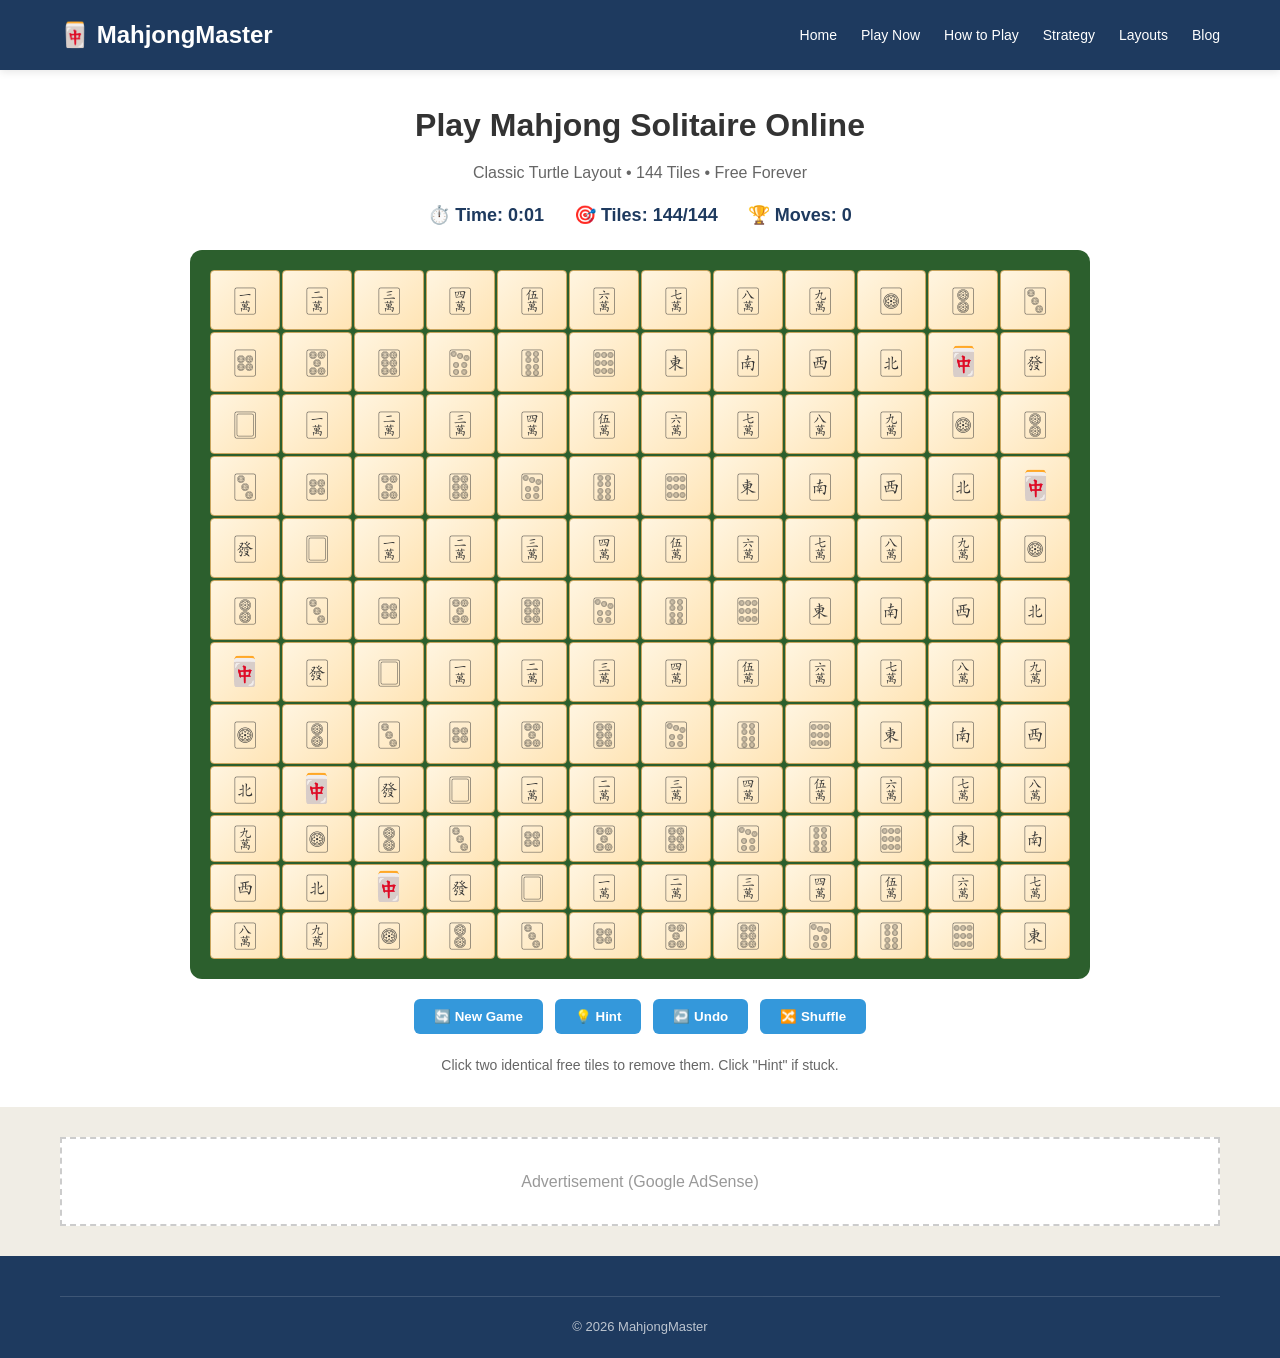
==== play.html @ 41f30564 "Initial: Mahjong Master static site - index.html: landing page - play.html: game page with mahjong e" ====
<!DOCTYPE html>
<html lang="en">
<head>
<meta charset="UTF-8">
<meta name="viewport" content="width=device-width, initial-scale=1.0">
<title>Play Mahjong Solitaire Online Free - No Download | MahjongMaster</title>
<meta name="description" content="Play Mahjong Solitaire online for free. Classic 144 tile layout. No download, no signup. Works on desktop, mobile and tablet.">
<meta name="keywords" content="play mahjong, mahjong online, free mahjong, play mahjong online, mahjong solitaire online">
<link rel="canonical" href="https://mahjongmaster.example.com/play/">
<link rel="stylesheet" href="/css/style.css">
<style>
.game-fullscreen {
  background: #2c5f2d;
  border-radius: 12px;
  min-height: 600px;
  padding: 20px;
  display: grid;
  grid-template-columns: repeat(12, 1fr);
  grid-template-rows: repeat(8, 60px);
  gap: 2px;
  max-width: 900px;
  margin: 20px auto;
}
.tile {
  background: linear-gradient(135deg, #fff5e1, #ffe4b5);
  border: 1px solid #c9a55e;
  border-radius: 4px;
  display: flex;
  align-items: center;
  justify-content: center;
  font-size: 28px;
  cursor: pointer;
  transition: transform 0.1s;
  user-select: none;
}
.tile:hover { transform: scale(1.1); box-shadow: 0 2px 8px rgba(0,0,0,0.2); }
.tile.selected { background: linear-gradient(135deg, #ffd700, #ffa500); transform: scale(1.15); }
.tile.disabled { opacity: 0.5; cursor: not-allowed; }
.controls {
  text-align: center;
  margin: 20px 0;
  display: flex;
  gap: 12px;
  justify-content: center;
  flex-wrap: wrap;
}
.controls button {
  padding: 10px 20px;
  border: none;
  border-radius: 6px;
  background: #3498db;
  color: white;
  font-weight: 600;
  cursor: pointer;
}
.controls button:hover { background: #2980b9; }
.stats {
  display: flex;
  gap: 30px;
  justify-content: center;
  margin: 16px 0;
  font-size: 18px;
}
.stats span { font-weight: 600; color: #1e3a5f; }
</style>
</head>
<body>
<header class="header">
<div class="container">
<div class="logo"><h1>🀄 MahjongMaster</h1></div>
<nav class="nav">
<a href="/">Home</a>
<a href="/play/">Play Now</a>
<a href="/rules/">How to Play</a>
<a href="/strategy/">Strategy</a>
<a href="/layouts/">Layouts</a>
<a href="/blog/">Blog</a>
</nav>
</div>
</header>

<section style="padding:30px 0;background:#fff;">
<div class="container">
<h1 style="text-align:center;font-size:32px;margin-bottom:8px;">Play Mahjong Solitaire Online</h1>
<p style="text-align:center;color:#666;">Classic Turtle Layout • 144 Tiles • Free Forever</p>

<div class="stats">
<span>⏱️ Time: <span id="timer">0:00</span></span>
<span>🎯 Tiles: <span id="tiles">144</span>/144</span>
<span>🏆 Moves: <span id="moves">0</span></span>
</div>

<div class="game-fullscreen" id="game"></div>

<div class="controls">
<button onclick="newGame()">🔄 New Game</button>
<button onclick="getHint()">💡 Hint</button>
<button onclick="undoMove()">↩️ Undo</button>
<button onclick="shuffleBoard()">🔀 Shuffle</button>
</div>

<div style="text-align:center;margin-top:20px;">
<p style="font-size:14px;color:#666;">Click two identical free tiles to remove them. Click "Hint" if stuck.</p>
</div>
</div>
</section>

<section class="ad-slot">
<div class="container">
<div class="ad-placeholder">Advertisement (Google AdSense)</div>
</div>
</section>

<footer class="footer">
<div class="container">
<p class="copyright">&copy; 2026 MahjongMaster</p>
</div>
</footer>

<script>
// Simplified Mahjong demo - tile matching game
const tileSymbols = ['🀇','🀈','🀉','🀊','🀋','🀌','🀍','🀎','🀏','🀙','🀚','🀛','🀜','🀝','🀞','🀟','🀠','🀡','🀀','🀁','🀂','🀃','🀄','🀅','🀆'];
let board = [];
let selected = null;
let moves = 0;
let startTime = Date.now();

function initBoard() {
  board = [];
  for (let i = 0; i < 144; i++) {
    board.push({symbol: tileSymbols[i % 25], pos: i});
  }
  render();
}

function render() {
  const game = document.getElementById('game');
  game.innerHTML = '';
  board.forEach((tile, idx) => {
    const div = document.createElement('div');
    div.className = 'tile';
    div.textContent = tile.symbol;
    div.dataset.idx = idx;
    div.onclick = () => clickTile(idx);
    if (selected === idx) div.classList.add('selected');
    game.appendChild(div);
  });
  document.getElementById('tiles').textContent = board.length;
  document.getElementById('moves').textContent = moves;
}

function clickTile(idx) {
  if (!board[idx]) return;
  if (selected === null) {
    selected = idx;
  } else if (selected === idx) {
    selected = null;
  } else if (board[selected].symbol === board[idx].symbol) {
    delete board[selected];
    delete board[idx];
    selected = null;
    moves++;
  } else {
    selected = idx;
  }
  render();
  checkWin();
}

function newGame() {
  moves = 0;
  startTime = Date.now();
  initBoard();
}

function getHint() {
  for (let i = 0; i < board.length; i++) {
    if (!board[i]) continue;
    for (let j = i+1; j < board.length; j++) {
      if (!board[j]) continue;
      if (board[i].symbol === board[j].symbol) {
        selected = i;
        render();
        setTimeout(() => { selected = null; render(); }, 1000);
        return;
      }
    }
  }
}

function undoMove() { alert('Undo: feature in full version'); }
function shuffleBoard() { initBoard(); }

function checkWin() {
  const remaining = board.filter(t => t).length;
  if (remaining === 0) {
    const elapsed = Math.floor((Date.now() - startTime) / 1000);
    const m = Math.floor(elapsed / 60);
    const s = elapsed % 60;
    alert(`🎉 You won! Time: ${m}:${String(s).padStart(2,'0')} | Moves: ${moves}`);
  }
}

// Update timer every second
setInterval(() => {
  const elapsed = Math.floor((Date.now() - startTime) / 1000);
  const m = Math.floor(elapsed / 60);
  const s = elapsed % 60;
  document.getElementById('timer').textContent = `${m}:${String(s).padStart(2,'0')}`;
}, 1000);

initBoard();
</script>
</body>
</html>
---- css/style.css ----
* {
  margin: 0;
  padding: 0;
  box-sizing: border-box;
}

body {
  font-family: -apple-system, BlinkMacSystemFont, 'Segoe UI', Roboto, Oxygen, sans-serif;
  line-height: 1.6;
  color: #333;
  background: #f9f7f1;
}

.container {
  max-width: 1200px;
  margin: 0 auto;
  padding: 0 20px;
}

/* Header */
.header {
  background: #1e3a5f;
  color: #fff;
  padding: 16px 0;
  box-shadow: 0 2px 8px rgba(0,0,0,0.1);
  position: sticky;
  top: 0;
  z-index: 100;
}

.header .container {
  display: flex;
  justify-content: space-between;
  align-items: center;
}

.logo h1 {
  font-size: 24px;
  font-weight: 700;
}

.tagline {
  font-size: 12px;
  opacity: 0.8;
}

.nav {
  display: flex;
  gap: 24px;
}

.nav a {
  color: #fff;
  text-decoration: none;
  font-size: 14px;
  font-weight: 500;
  transition: opacity 0.2s;
}

.nav a:hover {
  opacity: 0.7;
}

/* Hero */
.hero {
  background: linear-gradient(135deg, #1e3a5f 0%, #2d5a8c 100%);
  color: #fff;
  padding: 60px 0;
  text-align: center;
}

.hero h2 {
  font-size: 36px;
  margin-bottom: 12px;
}

.hero p {
  font-size: 18px;
  margin-bottom: 24px;
  opacity: 0.9;
}

/* Buttons */
.btn {
  display: inline-block;
  padding: 14px 32px;
  border-radius: 8px;
  font-weight: 600;
  text-decoration: none;
  transition: all 0.2s;
  border: none;
  cursor: pointer;
  font-size: 16px;
}

.btn-primary {
  background: #e74c3c;
  color: #fff;
}

.btn-primary:hover {
  background: #c0392b;
  transform: translateY(-2px);
}

.btn-secondary {
  background: #3498db;
  color: #fff;
}

.btn-secondary:hover {
  background: #2980b9;
}

/* Game Section */
.game-section {
  padding: 40px 0;
  background: #fff;
}

.game-board {
  background: #2c5f2d;
  border-radius: 12px;
  padding: 40px;
  min-height: 400px;
  display: flex;
  align-items: center;
  justify-content: center;
  color: #fff;
}

.game-placeholder {
  text-align: center;
  font-size: 18px;
}

/* Features */
.features {
  padding: 60px 0;
  background: #f9f7f1;
}

.features h2 {
  text-align: center;
  font-size: 32px;
  margin-bottom: 40px;
}

.feature-grid {
  display: grid;
  grid-template-columns: repeat(auto-fit, minmax(220px, 1fr));
  gap: 24px;
}

.feature {
  background: #fff;
  padding: 32px 20px;
  border-radius: 12px;
  text-align: center;
  box-shadow: 0 2px 8px rgba(0,0,0,0.06);
  transition: transform 0.2s;
}

.feature:hover {
  transform: translateY(-4px);
}

.feature .icon {
  font-size: 40px;
  margin-bottom: 12px;
}

.feature h3 {
  font-size: 20px;
  margin-bottom: 8px;
}

.feature p {
  color: #666;
  font-size: 14px;
}

/* Rules */
.rules-preview {
  padding: 60px 0;
  background: #fff;
}

.rules-preview h2 {
  text-align: center;
  font-size: 32px;
  margin-bottom: 40px;
}

.rules-grid {
  display: grid;
  grid-template-columns: repeat(auto-fit, minmax(240px, 1fr));
  gap: 24px;
  margin-bottom: 32px;
}

.rule {
  padding: 24px;
  border-left: 4px solid #3498db;
  background: #f9f7f1;
  border-radius: 0 8px 8px 0;
}

.rule h3 {
  margin-bottom: 8px;
  color: #1e3a5f;
}

/* Strategy */
.strategy-preview {
  padding: 60px 0;
  background: #f9f7f1;
}

.strategy-preview h2 {
  text-align: center;
  font-size: 32px;
  margin-bottom: 40px;
}

.strategy-list {
  display: grid;
  grid-template-columns: repeat(auto-fit, minmax(280px, 1fr));
  gap: 24px;
}

.strategy-item {
  background: #fff;
  padding: 24px;
  border-radius: 12px;
  box-shadow: 0 2px 8px rgba(0,0,0,0.06);
}

.strategy-item h3 {
  color: #e74c3c;
  margin-bottom: 8px;
}

/* Ad slot */
.ad-slot {
  padding: 30px 0;
  background: #f0ede5;
}

.ad-placeholder {
  text-align: center;
  padding: 30px;
  background: #fff;
  border: 2px dashed #ccc;
  color: #999;
}

/* Footer */
.footer {
  background: #1e3a5f;
  color: #fff;
  padding: 40px 0 20px;
}

.footer-grid {
  display: grid;
  grid-template-columns: repeat(auto-fit, minmax(200px, 1fr));
  gap: 32px;
  margin-bottom: 24px;
}

.footer h4 {
  margin-bottom: 12px;
}

.footer ul {
  list-style: none;
}

.footer ul li {
  margin-bottom: 8px;
}

.footer a {
  color: #fff;
  opacity: 0.8;
  text-decoration: none;
  font-size: 14px;
}

.footer a:hover {
  opacity: 1;
}

.copyright {
  text-align: center;
  padding-top: 20px;
  border-top: 1px solid rgba(255,255,255,0.2);
  opacity: 0.7;
  font-size: 13px;
}

/* Responsive */
@media (max-width: 768px) {
  .header .container {
    flex-direction: column;
    gap: 12px;
  }
  .nav {
    flex-wrap: wrap;
    justify-content: center;
    gap: 16px;
  }
  .hero h2 {
    font-size: 24px;
  }
  .features h2, .rules-preview h2, .strategy-preview h2 {
    font-size: 24px;
  }
}
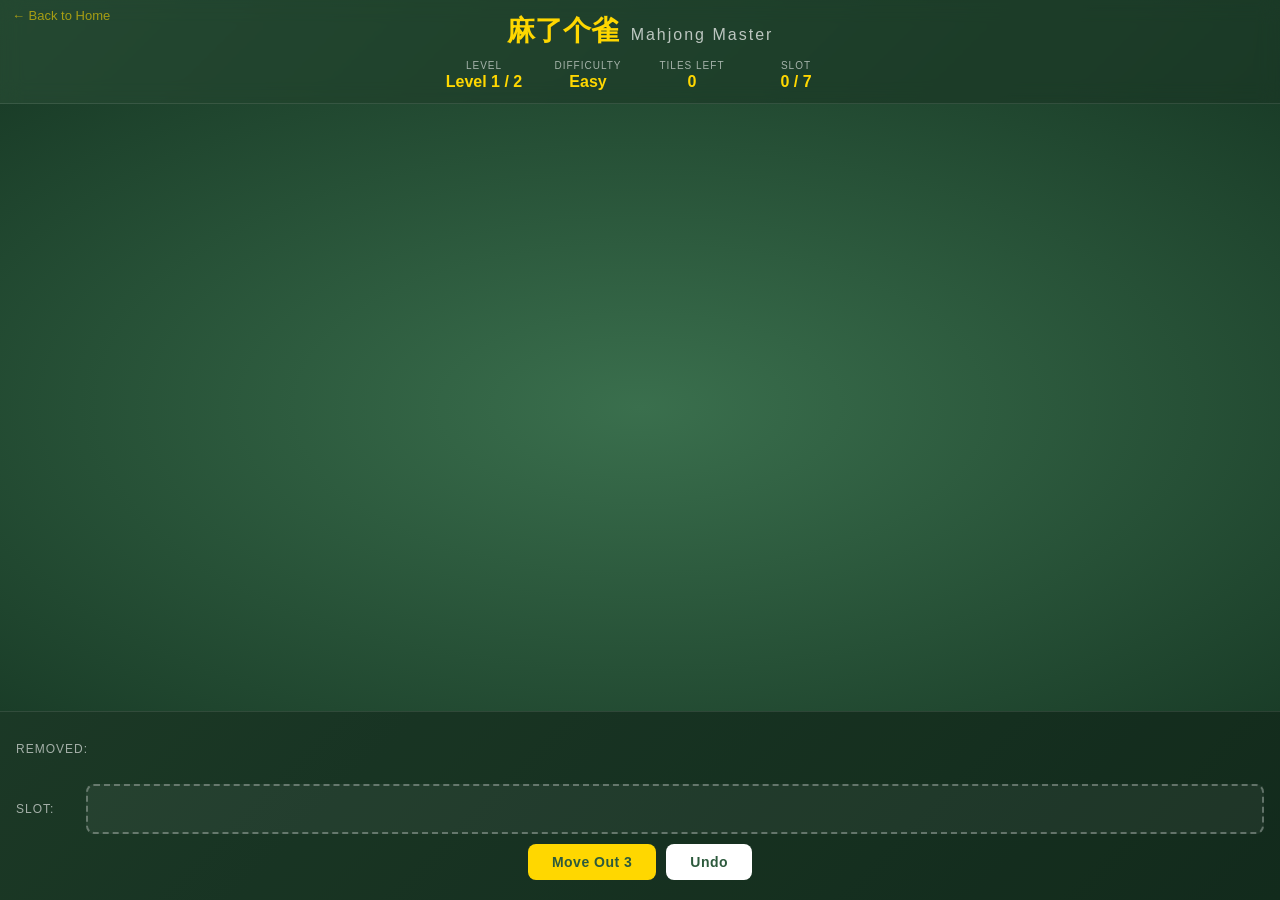
==== commit 57ce8f8a: "Rewrite game as Sheep-a-Sheep style mahjong puzzle - Replaced 144-tile solitaire with sheep-a-sheep " ====
--- a/play.html
+++ b/play.html
@@ -2,214 +2,63 @@
 <html lang="en">
 <head>
 <meta charset="UTF-8">
-<meta name="viewport" content="width=device-width, initial-scale=1.0">
-<title>Play Mahjong Solitaire Online Free - No Download | MahjongMaster</title>
-<meta name="description" content="Play Mahjong Solitaire online for free. Classic 144 tile layout. No download, no signup. Works on desktop, mobile and tablet.">
-<meta name="keywords" content="play mahjong, mahjong online, free mahjong, play mahjong online, mahjong solitaire online">
-<link rel="canonical" href="https://mahjongmaster.example.com/play/">
+<meta name="viewport" content="width=device-width, initial-scale=1.0, maximum-scale=1.0, user-scalable=no">
+<title>Mahjong Master - Sheep-a-Sheep Puzzle Game | Free Online</title>
+<meta name="description" content="Play the viral Mahjong Sheep-a-Sheep style puzzle game free online. Stack mahjong tiles, match 3 to clear. Two levels - easy and insane. No download.">
+<meta name="keywords" content="mahjong puzzle, sheep a sheep, mahjong match, mahjong stacking, mahjong master">
+<link rel="canonical" href="https://mahjongmaster.example.com/play.html">
+<meta property="og:title" content="Mahjong Master - Sheep Puzzle">
+<meta property="og:description" content="Stack, match, clear. Two levels of pure puzzle joy.">
 <link rel="stylesheet" href="/css/style.css">
-<style>
-.game-fullscreen {
-  background: #2c5f2d;
-  border-radius: 12px;
-  min-height: 600px;
-  padding: 20px;
-  display: grid;
-  grid-template-columns: repeat(12, 1fr);
-  grid-template-rows: repeat(8, 60px);
-  gap: 2px;
-  max-width: 900px;
-  margin: 20px auto;
-}
-.tile {
-  background: linear-gradient(135deg, #fff5e1, #ffe4b5);
-  border: 1px solid #c9a55e;
-  border-radius: 4px;
-  display: flex;
-  align-items: center;
-  justify-content: center;
-  font-size: 28px;
-  cursor: pointer;
-  transition: transform 0.1s;
-  user-select: none;
-}
-.tile:hover { transform: scale(1.1); box-shadow: 0 2px 8px rgba(0,0,0,0.2); }
-.tile.selected { background: linear-gradient(135deg, #ffd700, #ffa500); transform: scale(1.15); }
-.tile.disabled { opacity: 0.5; cursor: not-allowed; }
-.controls {
-  text-align: center;
-  margin: 20px 0;
-  display: flex;
-  gap: 12px;
-  justify-content: center;
-  flex-wrap: wrap;
-}
-.controls button {
-  padding: 10px 20px;
-  border: none;
-  border-radius: 6px;
-  background: #3498db;
-  color: white;
-  font-weight: 600;
-  cursor: pointer;
-}
-.controls button:hover { background: #2980b9; }
-.stats {
-  display: flex;
-  gap: 30px;
-  justify-content: center;
-  margin: 16px 0;
-  font-size: 18px;
-}
-.stats span { font-weight: 600; color: #1e3a5f; }
-</style>
 </head>
-<body>
-<header class="header">
-<div class="container">
-<div class="logo"><h1>🀄 MahjongMaster</h1></div>
-<nav class="nav">
-<a href="/">Home</a>
-<a href="/play/">Play Now</a>
-<a href="/rules/">How to Play</a>
-<a href="/strategy/">Strategy</a>
-<a href="/layouts/">Layouts</a>
-<a href="/blog/">Blog</a>
-</nav>
-</div>
-</header>
-
-<section style="padding:30px 0;background:#fff;">
-<div class="container">
-<h1 style="text-align:center;font-size:32px;margin-bottom:8px;">Play Mahjong Solitaire Online</h1>
-<p style="text-align:center;color:#666;">Classic Turtle Layout • 144 Tiles • Free Forever</p>
-
-<div class="stats">
-<span>⏱️ Time: <span id="timer">0:00</span></span>
-<span>🎯 Tiles: <span id="tiles">144</span>/144</span>
-<span>🏆 Moves: <span id="moves">0</span></span>
+<body class="game-body">
+<div class="game-header">
+  <div class="game-title">
+    <span class="game-title-zh">麻了个雀</span>
+    <span class="game-title-en">Mahjong Master</span>
+  </div>
+  <div class="game-status">
+    <div class="status-item">
+      <div class="status-label">Level</div>
+      <div class="status-value" id="level-num">Level 1 / 2</div>
+    </div>
+    <div class="status-item">
+      <div class="status-label">Difficulty</div>
+      <div class="status-value" id="level-name">Easy</div>
+    </div>
+    <div class="status-item">
+      <div class="status-label">Tiles Left</div>
+      <div class="status-value" id="count-remaining">0</div>
+    </div>
+    <div class="status-item">
+      <div class="status-label">Slot</div>
+      <div class="status-value" id="count-slot">0 / 7</div>
+    </div>
+  </div>
 </div>
 
-<div class="game-fullscreen" id="game"></div>
+<div id="game-area" class="game-area"></div>
 
-<div class="controls">
-<button onclick="newGame()">🔄 New Game</button>
-<button onclick="getHint()">💡 Hint</button>
-<button onclick="undoMove()">↩️ Undo</button>
-<button onclick="shuffleBoard()">🔀 Shuffle</button>
+<div class="game-controls">
+  <div class="removed-row">
+    <div class="row-label">Removed:</div>
+    <div id="removed" class="removed-slot"></div>
+  </div>
+  <div class="slot-row">
+    <div class="row-label">Slot:</div>
+    <div id="slot" class="active-slot"></div>
+  </div>
+  <div class="buttons">
+    <button id="btn-remove" class="btn btn-primary">Move Out 3</button>
+    <button id="btn-back" class="btn btn-secondary">Undo</button>
+    <button id="restart-btn" class="btn btn-restart" style="display:none">Restart</button>
+  </div>
 </div>
 
-<div style="text-align:center;margin-top:20px;">
-<p style="font-size:14px;color:#666;">Click two identical free tiles to remove them. Click "Hint" if stuck.</p>
-</div>
-</div>
-</section>
+<div id="toast" class="toast"></div>
 
-<section class="ad-slot">
-<div class="container">
-<div class="ad-placeholder">Advertisement (Google AdSense)</div>
-</div>
-</section>
+<a href="/" class="back-link">&larr; Back to Home</a>
 
-<footer class="footer">
-<div class="container">
-<p class="copyright">&copy; 2026 MahjongMaster</p>
-</div>
-</footer>
-
-<script>
-// Simplified Mahjong demo - tile matching game
-const tileSymbols = ['🀇','🀈','🀉','🀊','🀋','🀌','🀍','🀎','🀏','🀙','🀚','🀛','🀜','🀝','🀞','🀟','🀠','🀡','🀀','🀁','🀂','🀃','🀄','🀅','🀆'];
-let board = [];
-let selected = null;
-let moves = 0;
-let startTime = Date.now();
-
-function initBoard() {
-  board = [];
-  for (let i = 0; i < 144; i++) {
-    board.push({symbol: tileSymbols[i % 25], pos: i});
-  }
-  render();
-}
-
-function render() {
-  const game = document.getElementById('game');
-  game.innerHTML = '';
-  board.forEach((tile, idx) => {
-    const div = document.createElement('div');
-    div.className = 'tile';
-    div.textContent = tile.symbol;
-    div.dataset.idx = idx;
-    div.onclick = () => clickTile(idx);
-    if (selected === idx) div.classList.add('selected');
-    game.appendChild(div);
-  });
-  document.getElementById('tiles').textContent = board.length;
-  document.getElementById('moves').textContent = moves;
-}
-
-function clickTile(idx) {
-  if (!board[idx]) return;
-  if (selected === null) {
-    selected = idx;
-  } else if (selected === idx) {
-    selected = null;
-  } else if (board[selected].symbol === board[idx].symbol) {
-    delete board[selected];
-    delete board[idx];
-    selected = null;
-    moves++;
-  } else {
-    selected = idx;
-  }
-  render();
-  checkWin();
-}
-
-function newGame() {
-  moves = 0;
-  startTime = Date.now();
-  initBoard();
-}
-
-function getHint() {
-  for (let i = 0; i < board.length; i++) {
-    if (!board[i]) continue;
-    for (let j = i+1; j < board.length; j++) {
-      if (!board[j]) continue;
-      if (board[i].symbol === board[j].symbol) {
-        selected = i;
-        render();
-        setTimeout(() => { selected = null; render(); }, 1000);
-        return;
-      }
-    }
-  }
-}
-
-function undoMove() { alert('Undo: feature in full version'); }
-function shuffleBoard() { initBoard(); }
-
-function checkWin() {
-  const remaining = board.filter(t => t).length;
-  if (remaining === 0) {
-    const elapsed = Math.floor((Date.now() - startTime) / 1000);
-    const m = Math.floor(elapsed / 60);
-    const s = elapsed % 60;
-    alert(`🎉 You won! Time: ${m}:${String(s).padStart(2,'0')} | Moves: ${moves}`);
-  }
-}
-
-// Update timer every second
-setInterval(() => {
-  const elapsed = Math.floor((Date.now() - startTime) / 1000);
-  const m = Math.floor(elapsed / 60);
-  const s = elapsed % 60;
-  document.getElementById('timer').textContent = `${m}:${String(s).padStart(2,'0')}`;
-}, 1000);
-
-initBoard();
-</script>
+<script src="/js/game.js"></script>
 </body>
 </html>
--- a/css/style.css
+++ b/css/style.css
@@ -1,320 +1,400 @@
-* {
-  margin: 0;
-  padding: 0;
-  box-sizing: border-box;
-}
-
-body {
-  font-family: -apple-system, BlinkMacSystemFont, 'Segoe UI', Roboto, Oxygen, sans-serif;
-  line-height: 1.6;
-  color: #333;
-  background: #f9f7f1;
-}
-
-.container {
-  max-width: 1200px;
-  margin: 0 auto;
-  padding: 0 20px;
-}
-
-/* Header */
-.header {
-  background: #1e3a5f;
+/* Mahjong Master - Global Styles */
+
+* { box-sizing: border-box; margin: 0; padding: 0; }
+
+html, body {
+  height: 100%;
+  font-family: -apple-system, BlinkMacSystemFont, "Segoe UI", Roboto, sans-serif;
+  background: linear-gradient(135deg, #2d5a3d 0%, #1a3d28 100%);
   color: #fff;
-  padding: 16px 0;
-  box-shadow: 0 2px 8px rgba(0,0,0,0.1);
-  position: sticky;
-  top: 0;
+  overflow: hidden;
+  -webkit-tap-highlight-color: transparent;
+}
+
+/* ===== Home Page ===== */
+.hero {
+  min-height: 100vh;
+  display: flex;
+  flex-direction: column;
+  align-items: center;
+  justify-content: center;
+  padding: 40px 20px;
+  text-align: center;
+  background: linear-gradient(135deg, #2d5a3d 0%, #1a3d28 100%);
+  color: #fff;
+}
+.hero h1 {
+  font-size: 64px;
+  margin-bottom: 12px;
+  text-shadow: 2px 4px 8px rgba(0,0,0,0.4);
+}
+.hero .subtitle {
+  font-size: 22px;
+  opacity: 0.9;
+  margin-bottom: 32px;
+}
+.hero .cta {
+  display: inline-block;
+  padding: 16px 48px;
+  background: #ffd700;
+  color: #2d5a3d;
+  text-decoration: none;
+  font-weight: 700;
+  font-size: 20px;
+  border-radius: 12px;
+  box-shadow: 0 6px 20px rgba(255, 215, 0, 0.4);
+  transition: transform 0.2s;
+}
+.hero .cta:hover { transform: translateY(-2px); }
+.hero .features {
+  display: flex;
+  gap: 32px;
+  margin-top: 48px;
+  flex-wrap: wrap;
+  justify-content: center;
+}
+.hero .feature {
+  background: rgba(255,255,255,0.1);
+  padding: 20px;
+  border-radius: 12px;
+  max-width: 220px;
+}
+.hero .feature .icon { font-size: 40px; margin-bottom: 8px; }
+
+/* ===== Game Page (play.html) ===== */
+.game-body {
+  display: flex;
+  flex-direction: column;
+  height: 100vh;
+  overflow: hidden;
+}
+
+.game-header {
+  flex: 0 0 auto;
+  padding: 12px 16px;
+  background: rgba(0,0,0,0.2);
+  backdrop-filter: blur(10px);
+  border-bottom: 1px solid rgba(255,255,255,0.1);
+}
+
+.game-title {
+  display: flex;
+  align-items: baseline;
+  gap: 12px;
+  margin-bottom: 10px;
+  justify-content: center;
+}
+.game-title-zh {
+  font-size: 28px;
+  font-weight: 800;
+  color: #ffd700;
+}
+.game-title-en {
+  font-size: 16px;
+  opacity: 0.7;
+  letter-spacing: 2px;
+}
+
+.game-status {
+  display: flex;
+  justify-content: center;
+  gap: 24px;
+  flex-wrap: wrap;
+}
+.status-item { text-align: center; min-width: 80px; }
+.status-label {
+  font-size: 10px;
+  text-transform: uppercase;
+  letter-spacing: 1px;
+  opacity: 0.6;
+  margin-bottom: 2px;
+}
+.status-value {
+  font-size: 16px;
+  font-weight: 700;
+  color: #ffd700;
+}
+
+.game-area {
+  flex: 1 1 auto;
+  position: relative;
+  overflow: hidden;
+  background: radial-gradient(ellipse at center, #3a6f4d 0%, #1a3d28 100%);
+}
+
+.tile {
+  position: absolute;
+  width: 44px;
+  height: 44px;
+  display: flex;
+  align-items: center;
+  justify-content: center;
+  background: linear-gradient(135deg, #fff8e1 0%, #ffe4b5 100%);
+  border: 1.5px solid #8b6f47;
+  border-radius: 6px;
+  font-size: 32px;
+  cursor: pointer;
+  user-select: none;
+  box-shadow: 1px 3px 6px rgba(0,0,0,0.4);
+  transition: transform 0.12s ease, box-shadow 0.12s ease;
+  line-height: 1;
+}
+.tile:hover:not(.locked) {
+  transform: scale(1.15);
+  box-shadow: 0 4px 12px rgba(255, 215, 0, 0.6);
+  z-index: 1000;
+}
+.tile:active:not(.locked) {
+  transform: scale(0.95);
+}
+.tile.locked {
+  background: linear-gradient(135deg, #888 0%, #555 100%);
+  cursor: not-allowed;
+  filter: brightness(0.5);
+}
+
+.game-controls {
+  flex: 0 0 auto;
+  padding: 12px 16px 20px;
+  background: rgba(0,0,0,0.3);
+  border-top: 1px solid rgba(255,255,255,0.1);
+}
+
+.slot-row, .removed-row {
+  display: flex;
+  align-items: center;
+  gap: 10px;
+  margin-bottom: 10px;
+  min-height: 50px;
+}
+.row-label {
+  font-size: 12px;
+  text-transform: uppercase;
+  letter-spacing: 1px;
+  opacity: 0.6;
+  min-width: 60px;
+}
+
+.active-slot {
+  flex: 1;
+  display: flex;
+  gap: 4px;
+  padding: 4px;
+  background: rgba(255,255,255,0.05);
+  border: 2px dashed rgba(255,255,255,0.3);
+  border-radius: 8px;
+  min-height: 50px;
+  overflow-x: auto;
+}
+
+.removed-slot {
+  display: flex;
+  gap: 4px;
+  min-height: 50px;
+  align-items: center;
+}
+
+.slot-tile {
+  position: relative;
+  width: 42px;
+  height: 42px;
+  flex-shrink: 0;
+}
+
+.removed-tile {
+  position: relative;
+  width: 38px;
+  height: 38px;
+  flex-shrink: 0;
+  opacity: 0.4;
+  filter: grayscale(0.6);
+}
+
+.buttons {
+  display: flex;
+  gap: 10px;
+  justify-content: center;
+}
+
+.btn {
+  padding: 10px 24px;
+  border: none;
+  border-radius: 8px;
+  font-size: 14px;
+  font-weight: 700;
+  cursor: pointer;
+  transition: transform 0.1s, opacity 0.2s;
+  letter-spacing: 0.5px;
+}
+.btn:active { transform: scale(0.96); }
+.btn:disabled { opacity: 0.4; cursor: not-allowed; }
+.btn-primary { background: #ffd700; color: #2d5a3d; }
+.btn-secondary { background: #fff; color: #2d5a3d; }
+.btn-restart { background: #ff6b6b; color: #fff; }
+
+.toast {
+  position: fixed;
+  top: 50%;
+  left: 50%;
+  transform: translate(-50%, -50%) scale(0.8);
+  background: rgba(0,0,0,0.9);
+  color: #ffd700;
+  padding: 20px 40px;
+  border-radius: 12px;
+  font-size: 22px;
+  font-weight: 700;
+  opacity: 0;
+  pointer-events: none;
+  transition: opacity 0.3s, transform 0.3s;
+  z-index: 9999;
+  text-align: center;
+  max-width: 90vw;
+  border: 2px solid #ffd700;
+}
+.toast.show {
+  opacity: 1;
+  transform: translate(-50%, -50%) scale(1);
+}
+
+.back-link {
+  position: fixed;
+  top: 8px;
+  left: 12px;
+  color: #ffd700;
+  text-decoration: none;
+  font-size: 13px;
+  opacity: 0.6;
   z-index: 100;
 }
-
-.header .container {
-  display: flex;
-  justify-content: space-between;
-  align-items: center;
-}
-
-.logo h1 {
-  font-size: 24px;
-  font-weight: 700;
-}
-
-.tagline {
-  font-size: 12px;
-  opacity: 0.8;
-}
-
-.nav {
-  display: flex;
-  gap: 24px;
-}
-
-.nav a {
-  color: #fff;
+.back-link:hover { opacity: 1; }
+
+/* Mobile */
+@media (max-width: 600px) {
+  .tile {
+    width: 36px;
+    height: 36px;
+    font-size: 26px;
+  }
+  .game-title-zh { font-size: 22px; }
+  .game-title-en { font-size: 13px; }
+  .game-status { gap: 12px; }
+  .status-item { min-width: 60px; }
+  .status-value { font-size: 14px; }
+  .slot-tile { width: 36px; height: 36px; }
+  .removed-tile { width: 32px; height: 32px; }
+}
+
+.hero h1 {
+  font-size: 72px;
+  font-weight: 900;
+  margin-bottom: 12px;
+  text-shadow: 3px 6px 12px rgba(0,0,0,0.5);
+  background: linear-gradient(135deg, #ffd700 0%, #ff6b6b 100%);
+  -webkit-background-clip: text;
+  background-clip: text;
+  -webkit-text-fill-color: transparent;
+}
+.hero .subtitle {
+  font-size: 20px;
+  opacity: 0.9;
+  margin-bottom: 40px;
+  letter-spacing: 1px;
+}
+.hero-tiles {
+  font-size: 36px;
+  margin-bottom: 24px;
+  letter-spacing: 4px;
+}
+.hero .cta {
+  display: inline-block;
+  padding: 18px 56px;
+  background: linear-gradient(135deg, #ffd700 0%, #ffa500 100%);
+  color: #2d5a3d;
   text-decoration: none;
-  font-size: 14px;
-  font-weight: 500;
-  transition: opacity 0.2s;
-}
-
-.nav a:hover {
-  opacity: 0.7;
-}
-
-/* Hero */
-.hero {
-  background: linear-gradient(135deg, #1e3a5f 0%, #2d5a8c 100%);
-  color: #fff;
-  padding: 60px 0;
-  text-align: center;
-}
-
-.hero h2 {
-  font-size: 36px;
-  margin-bottom: 12px;
-}
-
-.hero p {
-  font-size: 18px;
+  font-weight: 800;
+  font-size: 22px;
+  border-radius: 14px;
+  box-shadow: 0 8px 24px rgba(255, 215, 0, 0.5);
+  transition: transform 0.2s, box-shadow 0.2s;
+  margin-bottom: 60px;
+}
+.hero .cta:hover {
+  transform: translateY(-3px);
+  box-shadow: 0 12px 32px rgba(255, 215, 0, 0.7);
+}
+
+.features {
+  display: grid;
+  grid-template-columns: repeat(auto-fit, minmax(200px, 1fr));
+  gap: 20px;
+  max-width: 900px;
+  width: 100%;
+  margin-bottom: 60px;
+}
+.feature {
+  background: rgba(255,255,255,0.08);
+  padding: 24px 16px;
+  border-radius: 14px;
+  border: 1px solid rgba(255,255,255,0.1);
+  backdrop-filter: blur(10px);
+}
+.feature .icon { font-size: 44px; margin-bottom: 12px; }
+.feature h3 { font-size: 18px; margin-bottom: 8px; color: #ffd700; }
+.feature p { font-size: 14px; opacity: 0.85; }
+
+.how-to {
+  max-width: 800px;
+  width: 100%;
+  margin-bottom: 40px;
+}
+.how-to h2 {
+  font-size: 28px;
   margin-bottom: 24px;
-  opacity: 0.9;
-}
-
-/* Buttons */
-.btn {
-  display: inline-block;
-  padding: 14px 32px;
-  border-radius: 8px;
-  font-weight: 600;
-  text-decoration: none;
-  transition: all 0.2s;
-  border: none;
-  cursor: pointer;
-  font-size: 16px;
-}
-
-.btn-primary {
-  background: #e74c3c;
-  color: #fff;
-}
-
-.btn-primary:hover {
-  background: #c0392b;
-  transform: translateY(-2px);
-}
-
-.btn-secondary {
-  background: #3498db;
-  color: #fff;
-}
-
-.btn-secondary:hover {
-  background: #2980b9;
-}
-
-/* Game Section */
-.game-section {
-  padding: 40px 0;
-  background: #fff;
-}
-
-.game-board {
-  background: #2c5f2d;
-  border-radius: 12px;
-  padding: 40px;
-  min-height: 400px;
-  display: flex;
-  align-items: center;
-  justify-content: center;
-  color: #fff;
-}
-
-.game-placeholder {
-  text-align: center;
-  font-size: 18px;
-}
-
-/* Features */
-.features {
-  padding: 60px 0;
-  background: #f9f7f1;
-}
-
-.features h2 {
-  text-align: center;
-  font-size: 32px;
-  margin-bottom: 40px;
-}
-
-.feature-grid {
+  color: #ffd700;
+}
+.steps {
   display: grid;
-  grid-template-columns: repeat(auto-fit, minmax(220px, 1fr));
-  gap: 24px;
-}
-
-.feature {
-  background: #fff;
-  padding: 32px 20px;
+  grid-template-columns: repeat(auto-fit, minmax(150px, 1fr));
+  gap: 16px;
+}
+.step {
+  background: rgba(255,255,255,0.06);
+  padding: 20px 16px;
   border-radius: 12px;
   text-align: center;
-  box-shadow: 0 2px 8px rgba(0,0,0,0.06);
-  transition: transform 0.2s;
-}
-
-.feature:hover {
-  transform: translateY(-4px);
-}
-
-.feature .icon {
-  font-size: 40px;
+  position: relative;
+}
+.step .num {
+  display: inline-block;
+  width: 36px;
+  height: 36px;
+  line-height: 36px;
+  background: #ffd700;
+  color: #2d5a3d;
+  border-radius: 50%;
+  font-weight: 800;
+  font-size: 18px;
   margin-bottom: 12px;
 }
-
-.feature h3 {
-  font-size: 20px;
-  margin-bottom: 8px;
-}
-
-.feature p {
-  color: #666;
-  font-size: 14px;
-}
-
-/* Rules */
-.rules-preview {
-  padding: 60px 0;
-  background: #fff;
-}
-
-.rules-preview h2 {
-  text-align: center;
-  font-size: 32px;
-  margin-bottom: 40px;
-}
-
-.rules-grid {
-  display: grid;
-  grid-template-columns: repeat(auto-fit, minmax(240px, 1fr));
+.step p { font-size: 14px; opacity: 0.9; }
+
+.hero-footer {
+  display: flex;
   gap: 24px;
-  margin-bottom: 32px;
-}
-
-.rule {
-  padding: 24px;
-  border-left: 4px solid #3498db;
-  background: #f9f7f1;
-  border-radius: 0 8px 8px 0;
-}
-
-.rule h3 {
-  margin-bottom: 8px;
-  color: #1e3a5f;
-}
-
-/* Strategy */
-.strategy-preview {
-  padding: 60px 0;
-  background: #f9f7f1;
-}
-
-.strategy-preview h2 {
-  text-align: center;
-  font-size: 32px;
-  margin-bottom: 40px;
-}
-
-.strategy-list {
-  display: grid;
-  grid-template-columns: repeat(auto-fit, minmax(280px, 1fr));
-  gap: 24px;
-}
-
-.strategy-item {
-  background: #fff;
-  padding: 24px;
-  border-radius: 12px;
-  box-shadow: 0 2px 8px rgba(0,0,0,0.06);
-}
-
-.strategy-item h3 {
-  color: #e74c3c;
-  margin-bottom: 8px;
-}
-
-/* Ad slot */
-.ad-slot {
-  padding: 30px 0;
-  background: #f0ede5;
-}
-
-.ad-placeholder {
-  text-align: center;
-  padding: 30px;
-  background: #fff;
-  border: 2px dashed #ccc;
-  color: #999;
-}
-
-/* Footer */
-.footer {
-  background: #1e3a5f;
-  color: #fff;
-  padding: 40px 0 20px;
-}
-
-.footer-grid {
-  display: grid;
-  grid-template-columns: repeat(auto-fit, minmax(200px, 1fr));
-  gap: 32px;
-  margin-bottom: 24px;
-}
-
-.footer h4 {
-  margin-bottom: 12px;
-}
-
-.footer ul {
-  list-style: none;
-}
-
-.footer ul li {
-  margin-bottom: 8px;
-}
-
-.footer a {
-  color: #fff;
-  opacity: 0.8;
+  align-items: center;
+  font-size: 13px;
+  opacity: 0.6;
+  margin-top: 20px;
+}
+.hero-footer a {
+  color: #ffd700;
   text-decoration: none;
-  font-size: 14px;
-}
-
-.footer a:hover {
-  opacity: 1;
-}
-
-.copyright {
-  text-align: center;
-  padding-top: 20px;
-  border-top: 1px solid rgba(255,255,255,0.2);
-  opacity: 0.7;
-  font-size: 13px;
-}
-
-/* Responsive */
-@media (max-width: 768px) {
-  .header .container {
-    flex-direction: column;
-    gap: 12px;
-  }
-  .nav {
-    flex-wrap: wrap;
-    justify-content: center;
-    gap: 16px;
-  }
-  .hero h2 {
-    font-size: 24px;
-  }
-  .features h2, .rules-preview h2, .strategy-preview h2 {
-    font-size: 24px;
-  }
-}
+}
+.hero-footer a:hover { text-decoration: underline; }
+
+@media (max-width: 600px) {
+  .hero h1 { font-size: 44px; }
+  .hero .subtitle { font-size: 16px; }
+  .hero .cta { padding: 14px 40px; font-size: 18px; }
+  .hero-tiles { font-size: 24px; letter-spacing: 2px; }
+}
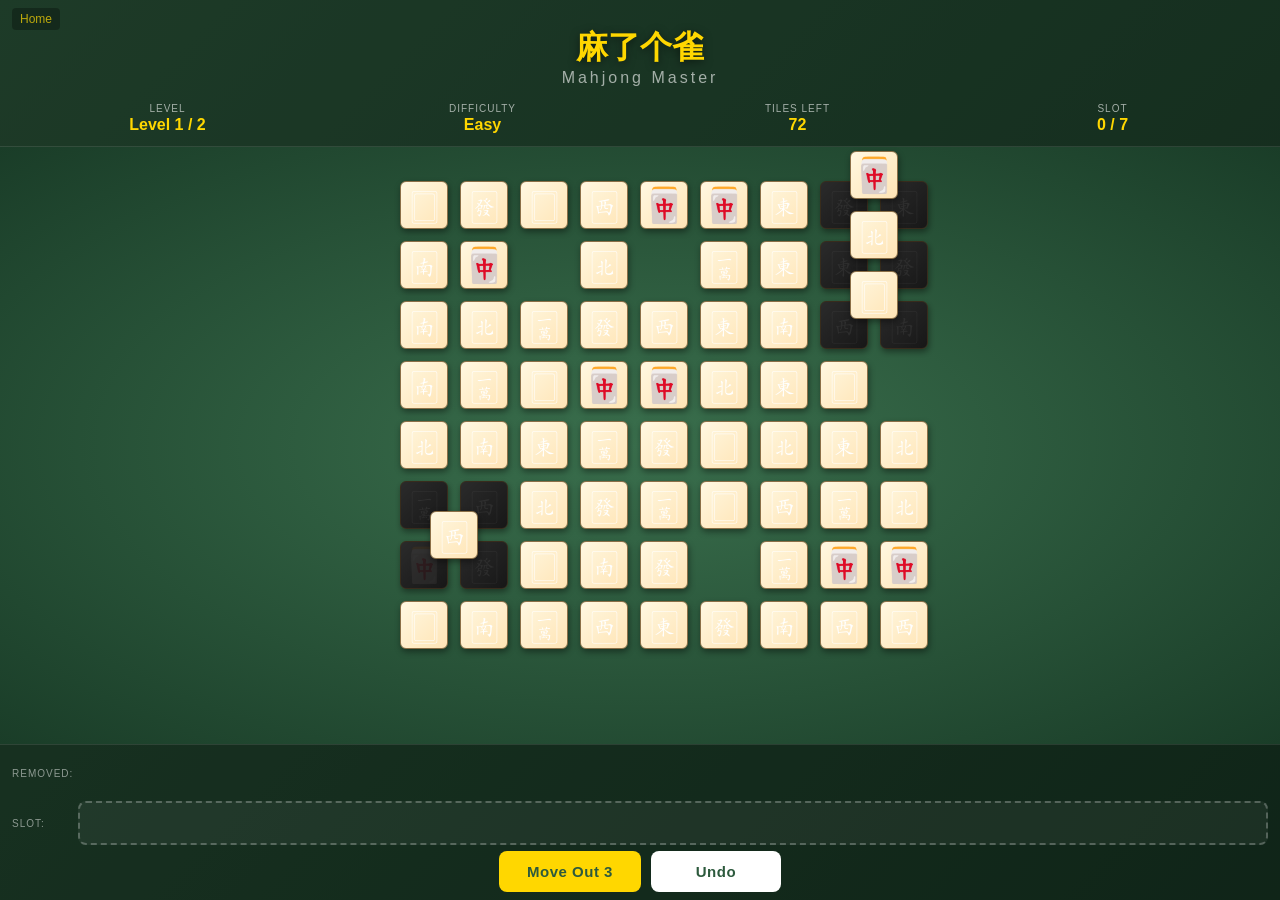
==== commit 43b47a86: "Mobile-first layout: tile auto-fit, flex controls, dynamic viewport - Replaced 100vh with 100dvh for" ====
--- a/play.html
+++ b/play.html
@@ -14,8 +14,8 @@
 <body class="game-body">
 <div class="game-header">
   <div class="game-title">
-    <span class="game-title-zh">麻了个雀</span>
-    <span class="game-title-en">Mahjong Master</span>
+    <div class="game-title-zh">麻了个雀</div>
+    <div class="game-title-en">Mahjong Master</div>
   </div>
   <div class="game-status">
     <div class="status-item">
@@ -56,9 +56,7 @@
 </div>
 
 <div id="toast" class="toast"></div>
-
-<a href="/" class="back-link">&larr; Back to Home</a>
-
+  <a href="/" class="back-link">Home</a>
 <script src="/js/game.js"></script>
 </body>
 </html>
--- a/css/style.css
+++ b/css/style.css
@@ -65,43 +65,49 @@
 .game-body {
   display: flex;
   flex-direction: column;
-  height: 100vh;
+  height: 100dvh; /* dynamic viewport - 解决 mobile 100vh 问题 */
+  height: 100vh; /* fallback */
   overflow: hidden;
+  position: relative;
 }
 
 .game-header {
   flex: 0 0 auto;
-  padding: 12px 16px;
-  background: rgba(0,0,0,0.2);
-  backdrop-filter: blur(10px);
+  padding: 10px 12px 8px;
+  background: rgba(0,0,0,0.35);
   border-bottom: 1px solid rgba(255,255,255,0.1);
 }
 
 .game-title {
-  display: flex;
-  align-items: baseline;
-  gap: 12px;
-  margin-bottom: 10px;
-  justify-content: center;
+  text-align: center;
+  margin-bottom: 12px;
+  padding-top: 20px;
 }
 .game-title-zh {
-  font-size: 28px;
-  font-weight: 800;
+  display: block;
+  font-size: 26px;
+  font-weight: 900;
   color: #ffd700;
+  line-height: 1.1;
+  text-shadow: 0 2px 8px rgba(0,0,0,0.5);
 }
 .game-title-en {
-  font-size: 16px;
-  opacity: 0.7;
-  letter-spacing: 2px;
+  display: block;
+  font-size: 13px;
+  opacity: 0.6;
+  letter-spacing: 3px;
+  margin-top: 4px;
 }
 
 .game-status {
-  display: flex;
-  justify-content: center;
-  gap: 24px;
-  flex-wrap: wrap;
-}
-.status-item { text-align: center; min-width: 80px; }
+  display: grid;
+  grid-template-columns: repeat(4, 1fr);
+  gap: 4px;
+  text-align: center;
+}
+.status-item {
+  padding: 4px 0;
+}
 .status-label {
   font-size: 10px;
   text-transform: uppercase;
@@ -110,7 +116,7 @@
   margin-bottom: 2px;
 }
 .status-value {
-  font-size: 16px;
+  font-size: 13px;
   font-weight: 700;
   color: #ffd700;
 }
@@ -120,24 +126,31 @@
   position: relative;
   overflow: hidden;
   background: radial-gradient(ellipse at center, #3a6f4d 0%, #1a3d28 100%);
+  min-height: 0;
+  display: flex;
+  align-items: flex-start;
+  justify-content: center;
 }
 
 .tile {
   position: absolute;
-  width: 44px;
-  height: 44px;
+  width: 40px;
+  height: 40px;
   display: flex;
   align-items: center;
   justify-content: center;
   background: linear-gradient(135deg, #fff8e1 0%, #ffe4b5 100%);
   border: 1.5px solid #8b6f47;
   border-radius: 6px;
-  font-size: 32px;
+  font-size: 28px;
   cursor: pointer;
   user-select: none;
+  -webkit-user-select: none;
+  -webkit-tap-highlight-color: transparent;
   box-shadow: 1px 3px 6px rgba(0,0,0,0.4);
   transition: transform 0.12s ease, box-shadow 0.12s ease;
   line-height: 1;
+  font-family: "Segoe UI Emoji", "Apple Color Emoji", "Noto Color Emoji", sans-serif;
 }
 .tile:hover:not(.locked) {
   transform: scale(1.15);
@@ -148,63 +161,65 @@
   transform: scale(0.95);
 }
 .tile.locked {
-  background: linear-gradient(135deg, #888 0%, #555 100%);
+  background: linear-gradient(135deg, #6a6a6a 0%, #3a3a3a 100%);
   cursor: not-allowed;
-  filter: brightness(0.5);
+  filter: brightness(0.4);
+  color: rgba(255,255,255,0.2);
 }
 
 .game-controls {
   flex: 0 0 auto;
-  padding: 12px 16px 20px;
-  background: rgba(0,0,0,0.3);
+  padding: 6px 12px 8px;
+  background: rgba(0,0,0,0.4);
   border-top: 1px solid rgba(255,255,255,0.1);
 }
 
 .slot-row, .removed-row {
   display: flex;
   align-items: center;
-  gap: 10px;
-  margin-bottom: 10px;
-  min-height: 50px;
+  gap: 6px;
+  margin-bottom: 6px;
+  min-height: 40px;
 }
 .row-label {
-  font-size: 12px;
+  font-size: 10px;
   text-transform: uppercase;
   letter-spacing: 1px;
-  opacity: 0.6;
+  opacity: 0.5;
   min-width: 60px;
 }
 
 .active-slot {
   flex: 1;
   display: flex;
-  gap: 4px;
-  padding: 4px;
+  gap: 3px;
+  padding: 3px;
   background: rgba(255,255,255,0.05);
-  border: 2px dashed rgba(255,255,255,0.3);
+  border: 2px dashed rgba(255,255,255,0.25);
   border-radius: 8px;
-  min-height: 50px;
+  min-height: 44px;
+  align-items: center;
   overflow-x: auto;
 }
 
 .removed-slot {
   display: flex;
-  gap: 4px;
-  min-height: 50px;
+  gap: 3px;
+  min-height: 44px;
   align-items: center;
 }
 
 .slot-tile {
   position: relative;
-  width: 42px;
-  height: 42px;
+  width: 36px;
+  height: 36px;
   flex-shrink: 0;
 }
 
 .removed-tile {
   position: relative;
-  width: 38px;
-  height: 38px;
+  width: 34px;
+  height: 34px;
   flex-shrink: 0;
   opacity: 0.4;
   filter: grayscale(0.6);
@@ -214,10 +229,11 @@
   display: flex;
   gap: 10px;
   justify-content: center;
+  margin-top: 4px;
 }
 
 .btn {
-  padding: 10px 24px;
+  padding: 10px 22px;
   border: none;
   border-radius: 8px;
   font-size: 14px;
@@ -225,6 +241,8 @@
   cursor: pointer;
   transition: transform 0.1s, opacity 0.2s;
   letter-spacing: 0.5px;
+  min-width: 110px;
+  -webkit-tap-highlight-color: transparent;
 }
 .btn:active { transform: scale(0.96); }
 .btn:disabled { opacity: 0.4; cursor: not-allowed; }
@@ -237,11 +255,11 @@
   top: 50%;
   left: 50%;
   transform: translate(-50%, -50%) scale(0.8);
-  background: rgba(0,0,0,0.9);
+  background: rgba(0,0,0,0.92);
   color: #ffd700;
-  padding: 20px 40px;
+  padding: 18px 32px;
   border-radius: 12px;
-  font-size: 22px;
+  font-size: 18px;
   font-weight: 700;
   opacity: 0;
   pointer-events: none;
@@ -262,139 +280,22 @@
   left: 12px;
   color: #ffd700;
   text-decoration: none;
-  font-size: 13px;
-  opacity: 0.6;
+  font-size: 12px;
+  opacity: 0.7;
   z-index: 100;
+  background: rgba(0,0,0,0.4);
+  padding: 4px 8px;
+  border-radius: 4px;
 }
 .back-link:hover { opacity: 1; }
 
-/* Mobile */
-@media (max-width: 600px) {
-  .tile {
-    width: 36px;
-    height: 36px;
-    font-size: 26px;
-  }
-  .game-title-zh { font-size: 22px; }
-  .game-title-en { font-size: 13px; }
-  .game-status { gap: 12px; }
-  .status-item { min-width: 60px; }
-  .status-value { font-size: 14px; }
-  .slot-tile { width: 36px; height: 36px; }
-  .removed-tile { width: 32px; height: 32px; }
-}
-
-.hero h1 {
-  font-size: 72px;
-  font-weight: 900;
-  margin-bottom: 12px;
-  text-shadow: 3px 6px 12px rgba(0,0,0,0.5);
-  background: linear-gradient(135deg, #ffd700 0%, #ff6b6b 100%);
-  -webkit-background-clip: text;
-  background-clip: text;
-  -webkit-text-fill-color: transparent;
-}
-.hero .subtitle {
-  font-size: 20px;
-  opacity: 0.9;
-  margin-bottom: 40px;
-  letter-spacing: 1px;
-}
-.hero-tiles {
-  font-size: 36px;
-  margin-bottom: 24px;
-  letter-spacing: 4px;
-}
-.hero .cta {
-  display: inline-block;
-  padding: 18px 56px;
-  background: linear-gradient(135deg, #ffd700 0%, #ffa500 100%);
-  color: #2d5a3d;
-  text-decoration: none;
-  font-weight: 800;
-  font-size: 22px;
-  border-radius: 14px;
-  box-shadow: 0 8px 24px rgba(255, 215, 0, 0.5);
-  transition: transform 0.2s, box-shadow 0.2s;
-  margin-bottom: 60px;
-}
-.hero .cta:hover {
-  transform: translateY(-3px);
-  box-shadow: 0 12px 32px rgba(255, 215, 0, 0.7);
-}
-
-.features {
-  display: grid;
-  grid-template-columns: repeat(auto-fit, minmax(200px, 1fr));
-  gap: 20px;
-  max-width: 900px;
-  width: 100%;
-  margin-bottom: 60px;
-}
-.feature {
-  background: rgba(255,255,255,0.08);
-  padding: 24px 16px;
-  border-radius: 14px;
-  border: 1px solid rgba(255,255,255,0.1);
-  backdrop-filter: blur(10px);
-}
-.feature .icon { font-size: 44px; margin-bottom: 12px; }
-.feature h3 { font-size: 18px; margin-bottom: 8px; color: #ffd700; }
-.feature p { font-size: 14px; opacity: 0.85; }
-
-.how-to {
-  max-width: 800px;
-  width: 100%;
-  margin-bottom: 40px;
-}
-.how-to h2 {
-  font-size: 28px;
-  margin-bottom: 24px;
-  color: #ffd700;
-}
-.steps {
-  display: grid;
-  grid-template-columns: repeat(auto-fit, minmax(150px, 1fr));
-  gap: 16px;
-}
-.step {
-  background: rgba(255,255,255,0.06);
-  padding: 20px 16px;
-  border-radius: 12px;
-  text-align: center;
-  position: relative;
-}
-.step .num {
-  display: inline-block;
-  width: 36px;
-  height: 36px;
-  line-height: 36px;
-  background: #ffd700;
-  color: #2d5a3d;
-  border-radius: 50%;
-  font-weight: 800;
-  font-size: 18px;
-  margin-bottom: 12px;
-}
-.step p { font-size: 14px; opacity: 0.9; }
-
-.hero-footer {
-  display: flex;
-  gap: 24px;
-  align-items: center;
-  font-size: 13px;
-  opacity: 0.6;
-  margin-top: 20px;
-}
-.hero-footer a {
-  color: #ffd700;
-  text-decoration: none;
-}
-.hero-footer a:hover { text-decoration: underline; }
-
-@media (max-width: 600px) {
-  .hero h1 { font-size: 44px; }
-  .hero .subtitle { font-size: 16px; }
-  .hero .cta { padding: 14px 40px; font-size: 18px; }
-  .hero-tiles { font-size: 24px; letter-spacing: 2px; }
-}
+/* Tablet+ */
+@media (min-width: 600px) {
+  .game-title-zh { font-size: 32px; }
+  .game-title-en { font-size: 16px; }
+  .status-value { font-size: 16px; }
+  .tile { width: 48px; height: 48px; font-size: 34px; }
+  .slot-tile { width: 42px; height: 42px; }
+  .removed-tile { width: 40px; height: 40px; }
+  .btn { padding: 12px 28px; font-size: 15px; min-width: 130px; }
+}
